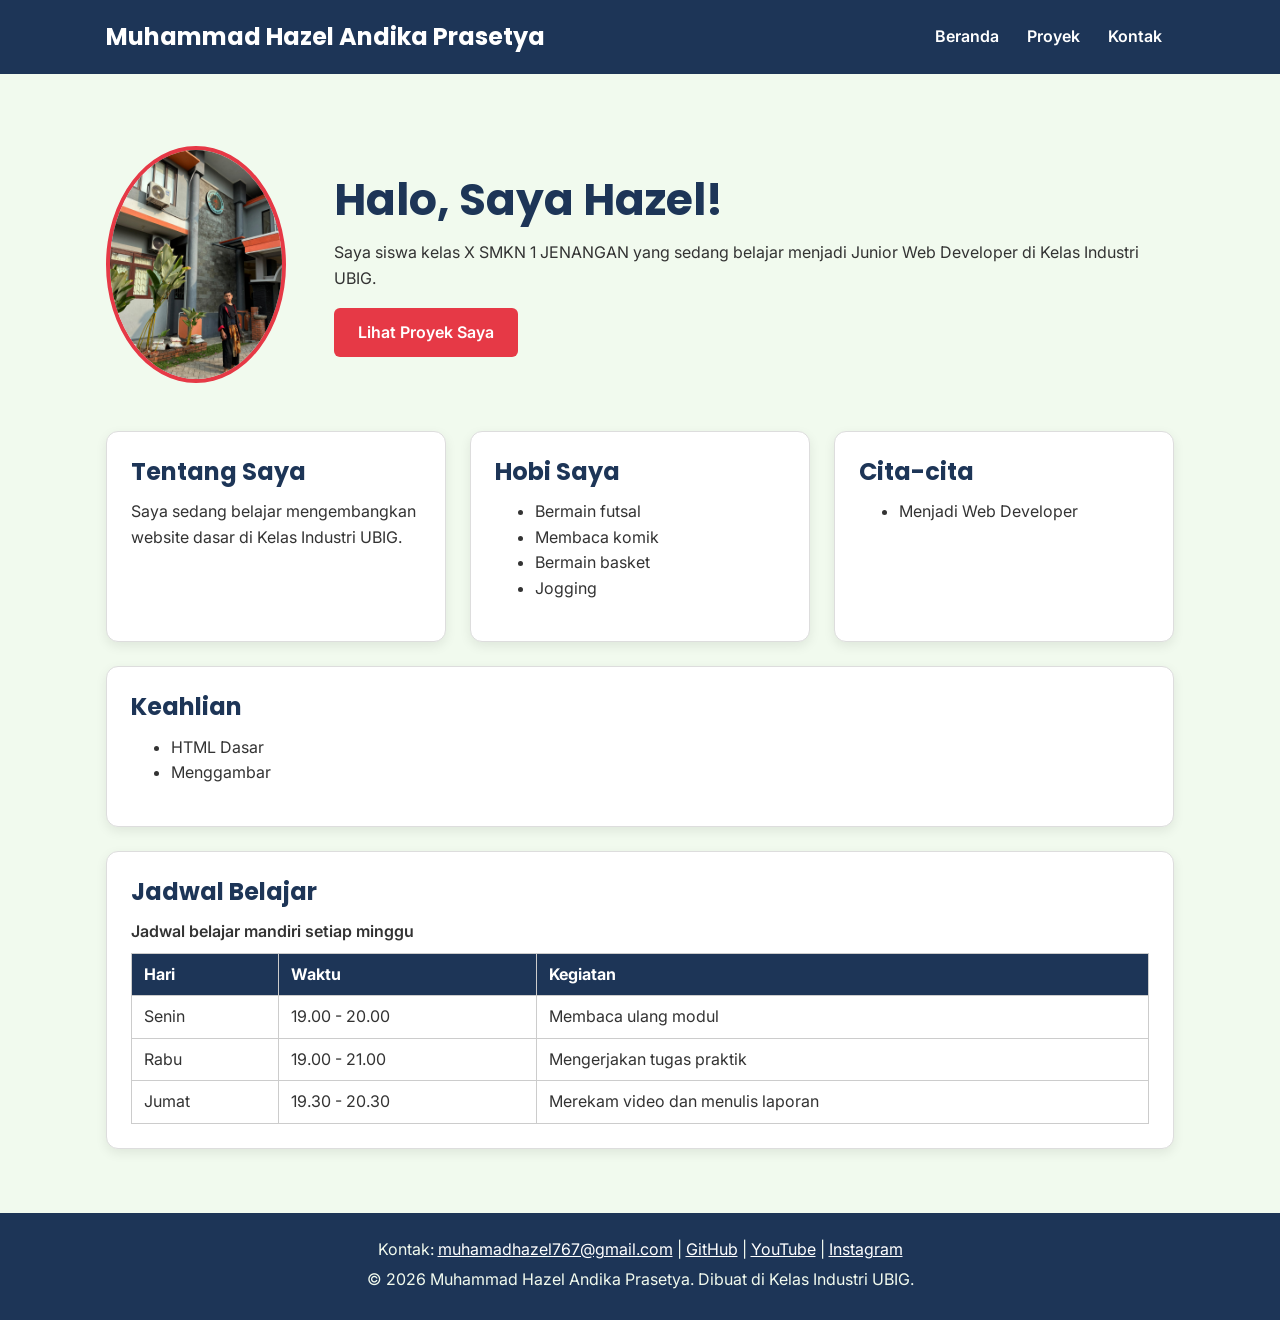
==== index.html @ 986031e5 "feat: portofolio v1 hazel" ====
<!DOCTYPE html>
<html lang="id">
<head>
    <meta charset="UTF-8">
    <meta name="viewport" content="width=device-width, initial-scale=1.0">
    <title>Muhammad Hazel Andika Prasetya | Beranda</title>

    <!-- Google Fonts -->
    <link rel="preconnect" href="https://fonts.googleapis.com">
    <link rel="preconnect" href="https://fonts.gstatic.com" crossorigin>
    <link href="https://fonts.googleapis.com/css2?family=Inter:wght@400;600&family=Poppins:wght@600;700&display=swap" rel="stylesheet">

    <!-- CSS Eksternal -->
    <link rel="stylesheet" href="css/style.css">
</head>
<body>

    <!-- Header dan Navbar -->
    <header>
        <div class="container">
            <div class="navbar">
                <h1>Muhammad Hazel Andika Prasetya</h1>

                <nav>
                    <ul>
                        <li><a href="index.html">Beranda</a></li>
                        <li><a href="proyek.html">Proyek</a></li>
                        <li><a href="kontak.html">Kontak</a></li>
                    </ul>
                </nav>
            </div>
        </div>
    </header>

    <main>
        <div class="container">

            <!-- Hero Section -->
            <section class="hero">
                <img src="img/hazel.jpg" alt="Foto profil Hazel" width="180">

                <div>
                    <h2>Halo, Saya Hazel!</h2>
                    <p>
                        Saya siswa kelas X SMKN 1 JENANGAN yang sedang belajar
                        menjadi Junior Web Developer di Kelas Industri UBIG.
                    </p>
                    <a href="proyek.html" class="tombol">Lihat Proyek Saya</a>
                </div>
            </section>

            <!-- Daftar Kartu -->
            <div class="daftar-kartu">

                <section class="kartu">
                    <h2>Tentang Saya</h2>
                    <p>
                        Saya sedang belajar mengembangkan website dasar
                        di Kelas Industri UBIG.
                    </p>
                </section>

                <section class="kartu">
                    <h2>Hobi Saya</h2>
                    <ul>
                        <li>Bermain futsal</li>
                        <li>Membaca komik</li>
                        <li>Bermain basket</li>
                        <li>Jogging</li>
                    </ul>
                </section>

                <section class="kartu">
                    <h2>Cita-cita</h2>
                    <ul>
                        <li>Menjadi Web Developer</li>
                    </ul>
                </section>

                <section class="kartu">
                    <h2>Keahlian</h2>
                    <ul>
                        <li>HTML Dasar</li>
                        <li>Menggambar</li>
                    </ul>
                </section>

            </div>

            <!-- Jadwal Belajar -->
            <section class="kartu">
                <h2>Jadwal Belajar</h2>

                <table>
                    <caption>Jadwal belajar mandiri setiap minggu</caption>

                    <thead>
                        <tr>
                            <th>Hari</th>
                            <th>Waktu</th>
                            <th>Kegiatan</th>
                        </tr>
                    </thead>

                    <tbody>
                        <tr>
                            <td>Senin</td>
                            <td>19.00 - 20.00</td>
                            <td>Membaca ulang modul</td>
                        </tr>

                        <tr>
                            <td>Rabu</td>
                            <td>19.00 - 21.00</td>
                            <td>Mengerjakan tugas praktik</td>
                        </tr>

                        <tr>
                            <td>Jumat</td>
                            <td>19.30 - 20.30</td>
                            <td>Merekam video dan menulis laporan</td>
                        </tr>
                    </tbody>
                </table>
            </section>

        </div>
    </main>

    <!-- Footer -->
    <footer>
        <div class="container">
            <p>
                Kontak:
                <a href="mailto:muhamadhazel767@gmail.com">muhamadhazel767@gmail.com</a> |
                <a href="https://github.com/hazeluhuyy4-commits" target="_blank">GitHub</a> |
                <a href="https://www.youtube.com/@Hazeltipistipis" target="_blank">YouTube</a> |
                <a href="https://www.instagram.com/hazell4ndikaa/" target="_blank">Instagram</a>
            </p>

            <p>
                © 2026 Muhammad Hazel Andika Prasetya.
                Dibuat di Kelas Industri UBIG.
            </p>
        </div>
    </footer>

</body>
</html>
---- css/style.css ----
/* 1. Reset */
* {
    box-sizing: border-box;
    margin: 0;
}

img {
    max-width: 100%;
    height: auto;
}

/* 2. Dasar Halaman */
body {
    font-family: "Inter", Arial, sans-serif;
    font-size: 1rem;
    line-height: 1.6;
    color: #333333;
    background-color: #F1FAEE;
}

h1, h2, h3 {
    font-family: "Poppins", Arial, sans-serif;
    color: #1D3557;
    line-height: 1.3;
}

h2 {
    margin-bottom: 0.75rem;
}

p, ul, ol {
    margin-bottom: 1rem;
}

a {
    color: #E63946;
}

/* 3. Container dan Header */
.container {
    max-width: 1100px;
    margin: 0 auto;
    padding: 0 1rem;
}

header {
    background-color: #1D3557;
    color: #FFFFFF;
    padding: 1rem 0;
}

header h1 {
    color: #FFFFFF;
    font-size: 1.5rem;
}

/* 4. Navbar dengan Flexbox */
.navbar {
    display: flex;
    flex-wrap: wrap;
    justify-content: space-between;
    align-items: center;
    gap: 0.5rem;
}

nav ul {
    display: flex;
    flex-wrap: wrap;
    gap: 0.25rem;
    padding: 0;
    margin: 0;
    list-style: none;
}

nav a {
    display: inline-block;
    padding: 0.5rem 0.75rem;
    border-radius: 6px;
    color: #FFFFFF;
    font-weight: 600;
    text-decoration: none;
}

nav a:hover {
    background-color: #E63946;
}

/* 5. Isi Utama dan Hero */
main {
    padding: 1.5rem 0;
}

.hero {
    display: flex;
    flex-direction: column;
    align-items: center;
    gap: 1.5rem;
    padding: 1rem 0 2rem;
    text-align: center;
}

.hero img {
    border: 4px solid #E63946;
    border-radius: 50%;
}

.hero h2 {
    font-size: 2rem;
}

.tombol {
    display: inline-block;
    padding: 0.75rem 1.5rem;
    border-radius: 6px;
    background-color: #E63946;
    color: #FFFFFF;
    font-weight: 600;
    text-decoration: none;
}

.tombol:hover {
    background-color: #1D3557;
}

/* 6. Kartu dan Flexbox */
.kartu {
    background-color: #FFFFFF;
    padding: 1rem;
    margin-bottom: 1.5rem;
    border: 1px solid #DDDDDD;
    border-radius: 12px;
    box-shadow: 0 4px 12px rgba(0, 0, 0, 0.08);
}

.daftar-kartu {
    display: flex;
    flex-wrap: wrap;
    gap: 1.5rem;
    margin-bottom: 1.5rem;
}

.daftar-kartu .kartu {
    flex: 1 1 280px;
    margin-bottom: 0;
}

/* 7. Tabel */
table {
    width: 100%;
    border-collapse: collapse;
}

caption {
    font-weight: 600;
    text-align: left;
    margin-bottom: 0.5rem;
}

th, td {
    border: 1px solid #CCCCCC;
    padding: 0.5rem 0.75rem;
    text-align: left;
}

th {
    background-color: #1D3557;
    color: #FFFFFF;
}

/* 8. Footer */
footer {
    background-color: #1D3557;
    color: #F1FAEE;
    text-align: center;
    padding: 1.5rem;
}

footer p {
    margin-bottom: 0.25rem;
}

footer a {
    color: #FFFFFF;
}

/* 9. Tablet: 768px ke atas */
@media (min-width: 768px) {
    .hero {
        flex-direction: row;
        padding: 2rem 0 3rem;
        text-align: left;
    }

    .kartu {
        padding: 1.5rem;
    }
}

/* 10. Laptop: 1024px ke atas */
@media (min-width: 1024px) {
    main {
        padding: 2.5rem 0;
    }

    .hero {
        gap: 3rem;
    }

    .hero h2 {
        font-size: 2.75rem;
    }
}
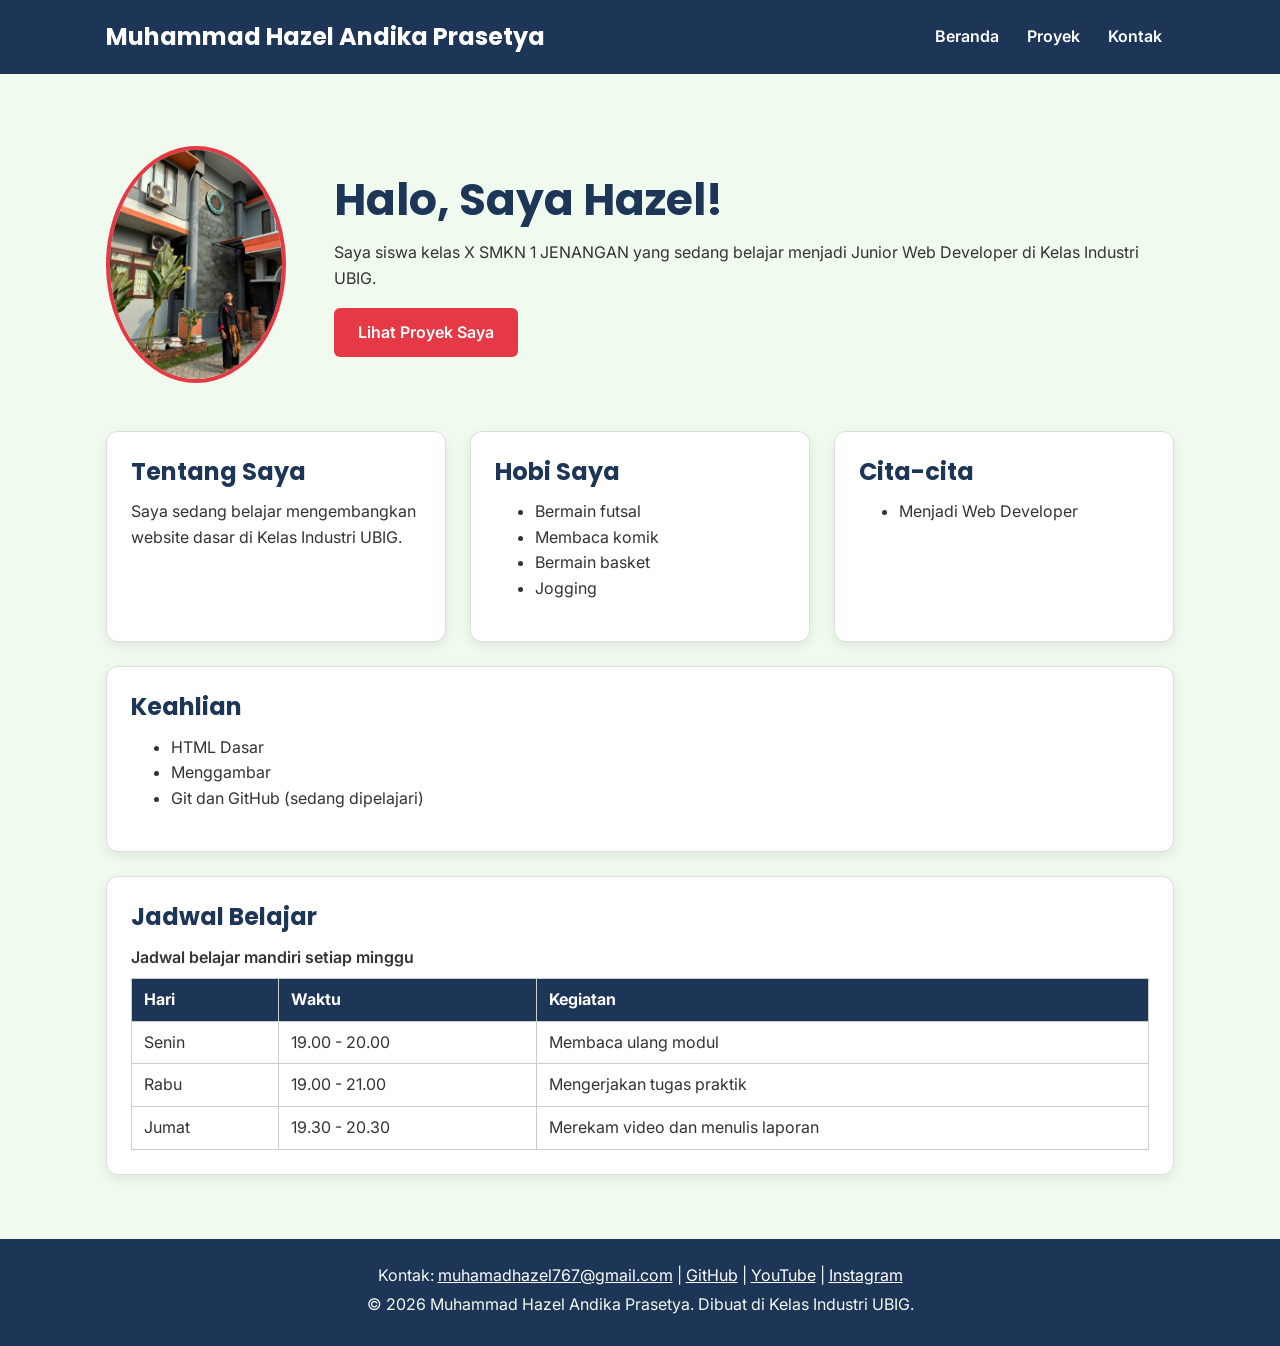
==== commit 7256bf37: "feat: tambah keahlian Git dan GitHub" ====
--- a/index.html
+++ b/index.html
@@ -82,6 +82,7 @@
                     <ul>
                         <li>HTML Dasar</li>
                         <li>Menggambar</li>
+                        <li>Git dan GitHub (sedang dipelajari)</li>
                     </ul>
                 </section>
 
